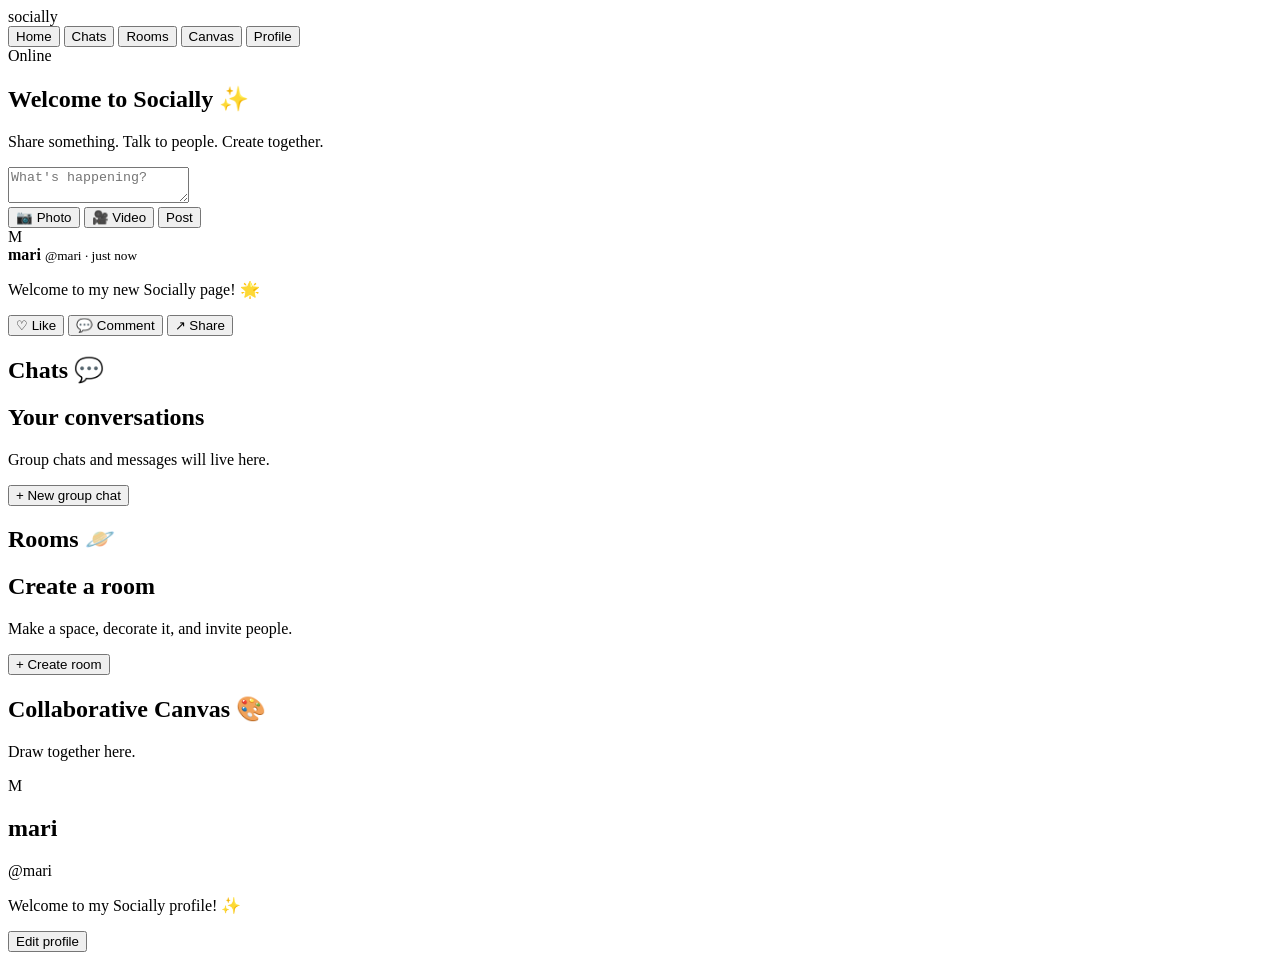
==== ├── index.html @ a5c86e32 "Create ├── index.html" ====
<!DOCTYPE html>
<html lang="en">
<head>
  <meta charset="UTF-8">
  <meta name="viewport" content="width=device-width, initial-scale=1.0">
  <title>Socially</title>
  <link rel="stylesheet" href="style.css">
</head>

<body>
  <header class="topbar">
    <div class="logo">socially</div>

    <nav>
      <button onclick="showPage('home')">Home</button>
      <button onclick="showPage('chats')">Chats</button>
      <button onclick="showPage('rooms')">Rooms</button>
      <button onclick="showPage('canvas')">Canvas</button>
      <button onclick="showPage('profile')">Profile</button>
    </nav>

    <div class="online-status">
      <span class="online-dot"></span>
      Online
    </div>
  </header>

  <main>

    <section id="home" class="page active">
      <div class="welcome">
        <h1>Welcome to Socially ✨</h1>
        <p>Share something. Talk to people. Create together.</p>
      </div>

      <div class="create-post">
        <textarea placeholder="What's happening?"></textarea>
        <div class="post-actions">
          <button>📷 Photo</button>
          <button>🎥 Video</button>
          <button class="post-button">Post</button>
        </div>
      </div>

      <div class="post">
        <div class="post-user">
          <div class="avatar">M</div>
          <div>
            <strong>mari</strong>
            <small>@mari · just now</small>
          </div>
        </div>

        <p>Welcome to my new Socially page! 🌟</p>

        <div class="post-reactions">
          <button>♡ Like</button>
          <button>💬 Comment</button>
          <button>↗ Share</button>
        </div>
      </div>
    </section>

    <section id="chats" class="page">
      <h1>Chats 💬</h1>
      <div class="empty-card">
        <h2>Your conversations</h2>
        <p>Group chats and messages will live here.</p>
        <button>+ New group chat</button>
      </div>
    </section>

    <section id="rooms" class="page">
      <h1>Rooms 🪐</h1>
      <div class="empty-card">
        <h2>Create a room</h2>
        <p>Make a space, decorate it, and invite people.</p>
        <button>+ Create room</button>
      </div>
    </section>

    <section id="canvas" class="page">
      <h1>Collaborative Canvas 🎨</h1>
      <div class="canvas-placeholder">
        <p>Draw together here.</p>
      </div>
    </section>

    <section id="profile" class="page">
      <div class="profile-card">
        <div class="profile-avatar">M</div>
        <h1>mari</h1>
        <p>@mari</p>
        <p>Welcome to my Socially profile! ✨</p>

        <button>Edit profile</button>
      </div>
    </section>

  </main>

  <script src="app.js"></script>
</body>
</html>
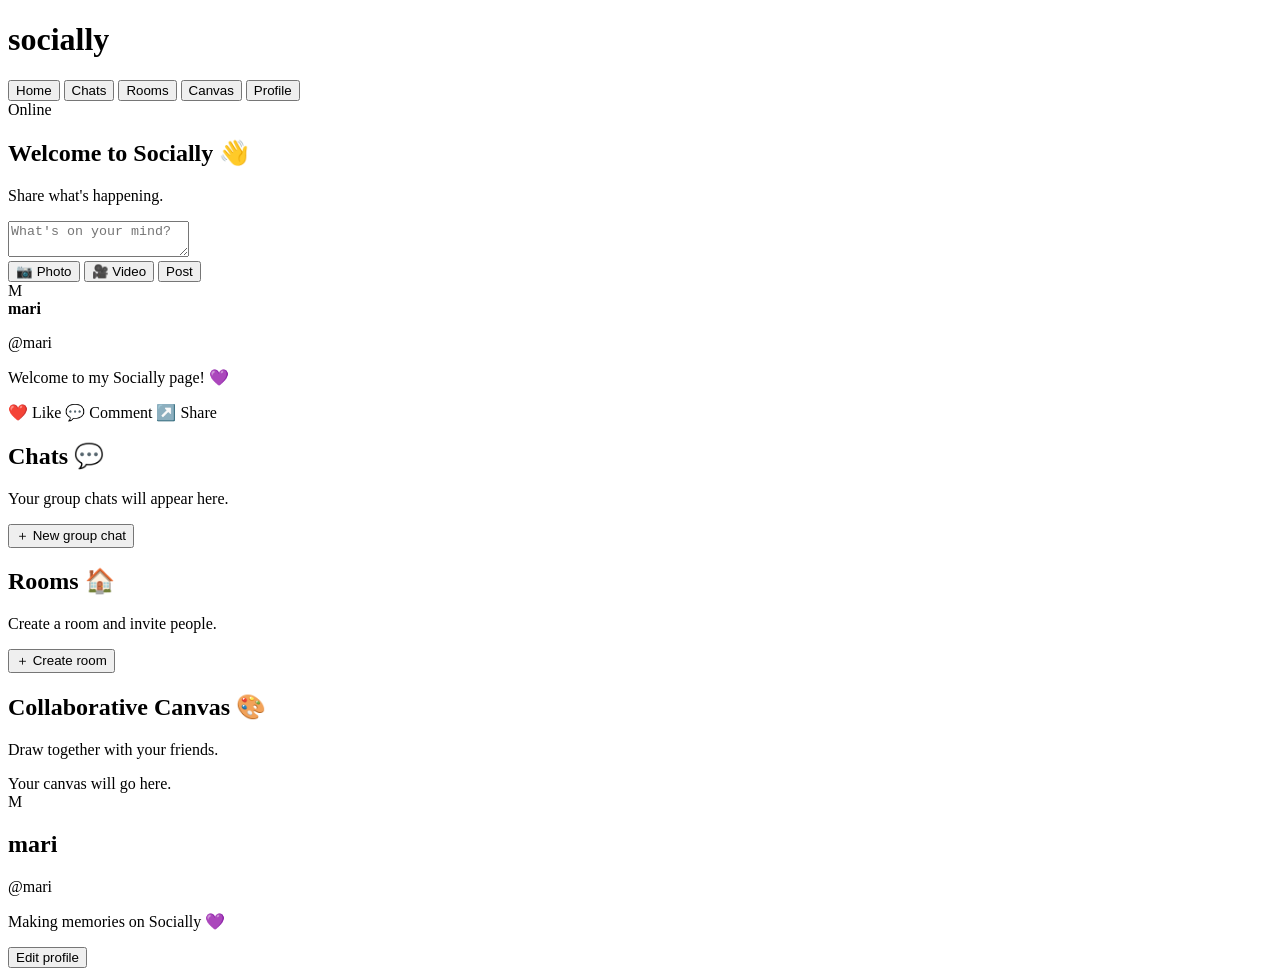
==== commit b213c488: "Update ├── index.html" ====
--- a/├── index.html
+++ b/├── index.html
@@ -8,8 +8,9 @@
 </head>
 
 <body>
-  <header class="topbar">
-    <div class="logo">socially</div>
+
+  <header>
+    <h1>socially</h1>
 
     <nav>
       <button onclick="showPage('home')">Home</button>
@@ -19,7 +20,7 @@
       <button onclick="showPage('profile')">Profile</button>
     </nav>
 
-    <div class="online-status">
+    <div class="online">
       <span class="online-dot"></span>
       Online
     </div>
@@ -27,71 +28,85 @@
 
   <main>
 
+    <!-- HOME -->
     <section id="home" class="page active">
-      <div class="welcome">
-        <h1>Welcome to Socially ✨</h1>
-        <p>Share something. Talk to people. Create together.</p>
-      </div>
+      <div class="card">
+        <h2>Welcome to Socially 👋</h2>
+        <p>Share what's happening.</p>
 
-      <div class="create-post">
-        <textarea placeholder="What's happening?"></textarea>
-        <div class="post-actions">
+        <textarea placeholder="What's on your mind?"></textarea>
+
+        <div class="post-buttons">
           <button>📷 Photo</button>
           <button>🎥 Video</button>
-          <button class="post-button">Post</button>
+          <button>Post</button>
         </div>
       </div>
 
-      <div class="post">
+      <div class="card post">
         <div class="post-user">
           <div class="avatar">M</div>
           <div>
             <strong>mari</strong>
-            <small>@mari · just now</small>
+            <p>@mari</p>
           </div>
         </div>
 
-        <p>Welcome to my new Socially page! 🌟</p>
+        <p>Welcome to my Socially page! 💜</p>
 
-        <div class="post-reactions">
-          <button>♡ Like</button>
-          <button>💬 Comment</button>
-          <button>↗ Share</button>
+        <div class="reactions">
+          ❤️ Like
+          💬 Comment
+          ↗️ Share
         </div>
       </div>
     </section>
 
+
+    <!-- CHATS -->
     <section id="chats" class="page">
-      <h1>Chats 💬</h1>
-      <div class="empty-card">
-        <h2>Your conversations</h2>
-        <p>Group chats and messages will live here.</p>
-        <button>+ New group chat</button>
+      <div class="card">
+        <h2>Chats 💬</h2>
+        <p>Your group chats will appear here.</p>
+
+        <button>＋ New group chat</button>
       </div>
     </section>
 
+
+    <!-- ROOMS -->
     <section id="rooms" class="page">
-      <h1>Rooms 🪐</h1>
-      <div class="empty-card">
-        <h2>Create a room</h2>
-        <p>Make a space, decorate it, and invite people.</p>
-        <button>+ Create room</button>
+      <div class="card">
+        <h2>Rooms 🏠</h2>
+        <p>Create a room and invite people.</p>
+
+        <button>＋ Create room</button>
       </div>
     </section>
 
+
+    <!-- CANVAS -->
     <section id="canvas" class="page">
-      <h1>Collaborative Canvas 🎨</h1>
-      <div class="canvas-placeholder">
-        <p>Draw together here.</p>
+      <div class="card">
+        <h2>Collaborative Canvas 🎨</h2>
+        <p>Draw together with your friends.</p>
+
+        <div class="canvas-area">
+          Your canvas will go here.
+        </div>
       </div>
     </section>
 
+
+    <!-- PROFILE -->
     <section id="profile" class="page">
-      <div class="profile-card">
-        <div class="profile-avatar">M</div>
-        <h1>mari</h1>
+      <div class="card profile-card">
+        <div class="big-avatar">M</div>
+
+        <h2>mari</h2>
         <p>@mari</p>
-        <p>Welcome to my Socially profile! ✨</p>
+
+        <p>Making memories on Socially 💜</p>
 
         <button>Edit profile</button>
       </div>
@@ -100,5 +115,6 @@
   </main>
 
   <script src="app.js"></script>
+
 </body>
 </html>
